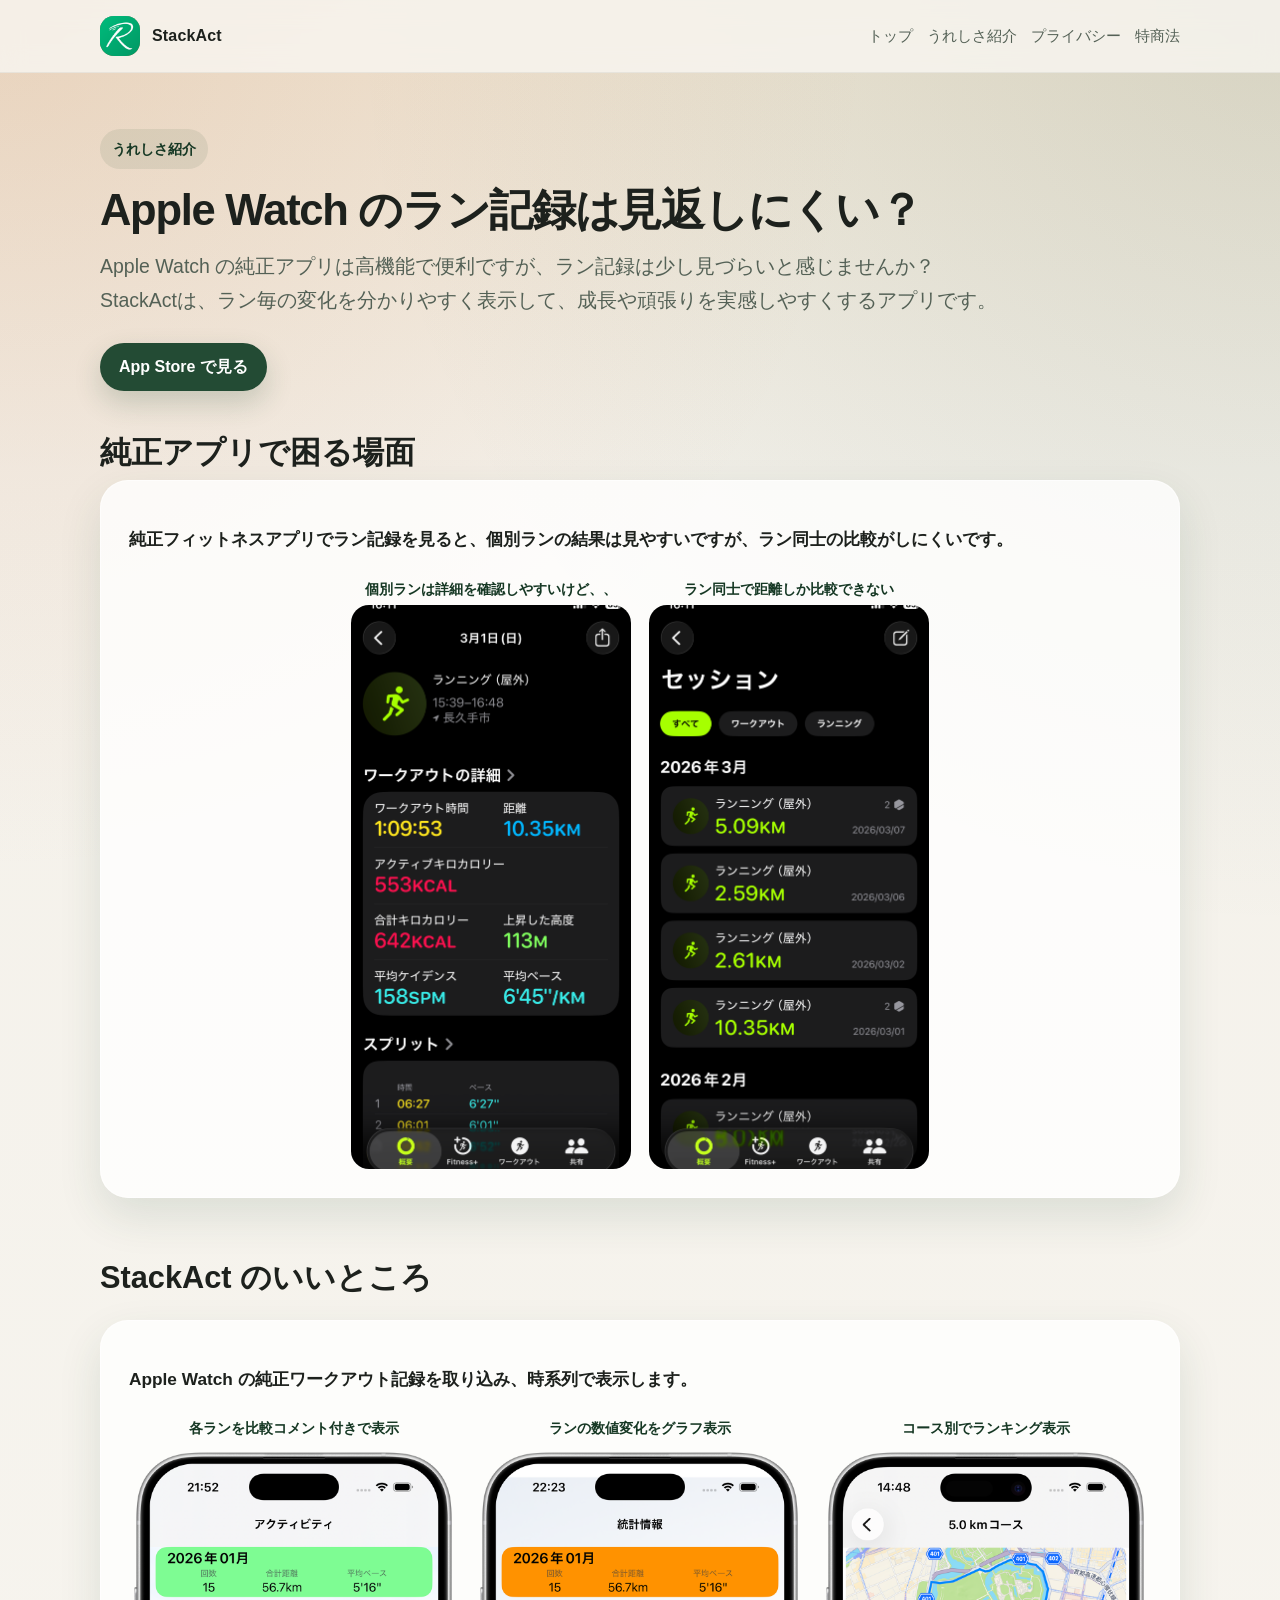
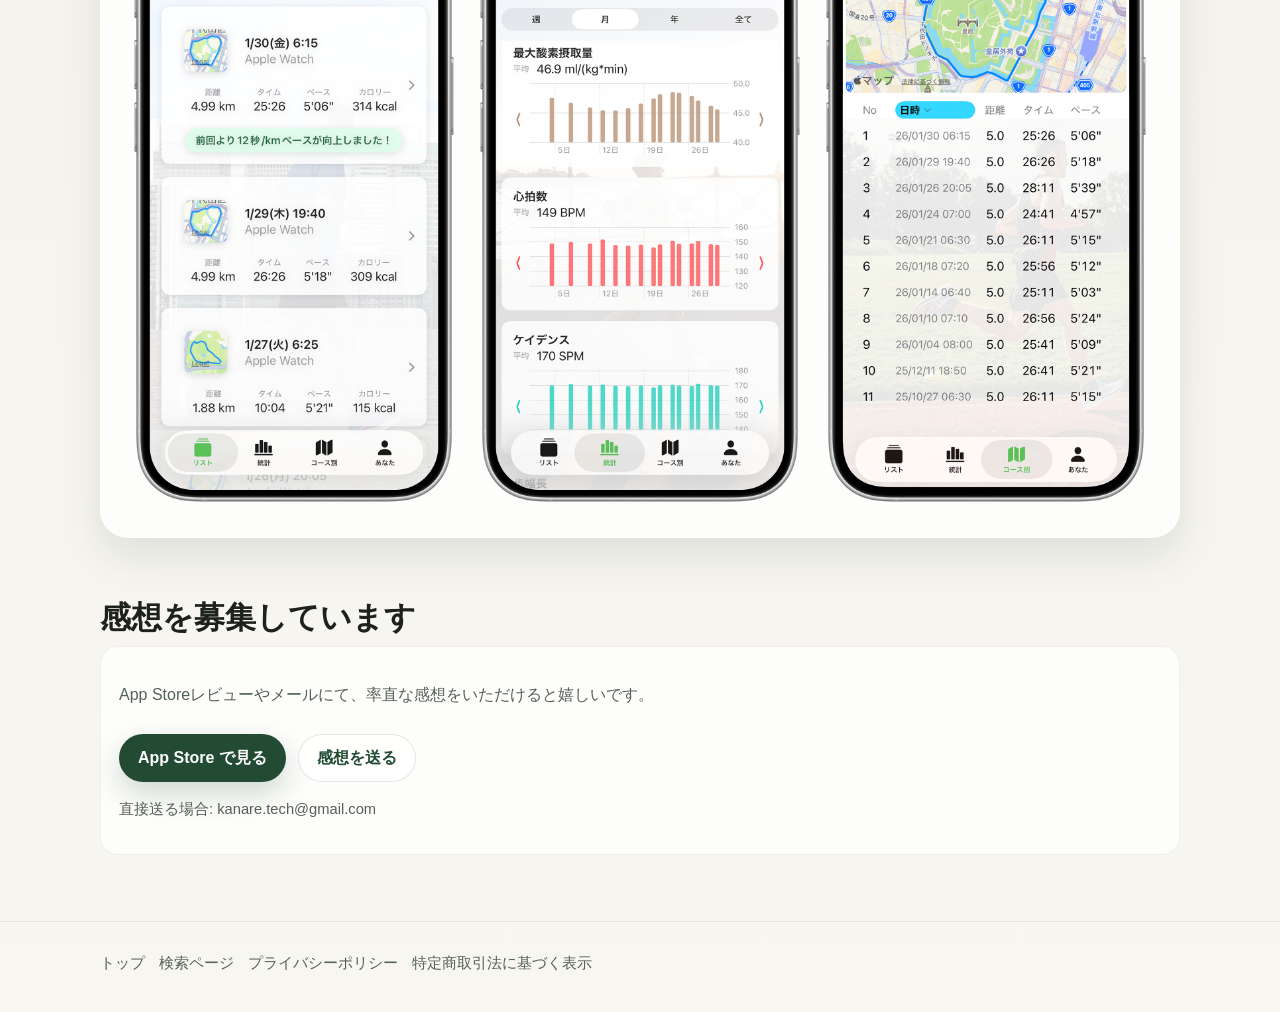
==== apple-watch-workout-review.html @ a96a8d6f "Publish supportWeb sitemap and robots" ====
<!DOCTYPE html>
<html lang="ja">
<head>
  <meta charset="UTF-8" />
  <meta name="viewport" content="width=device-width, initial-scale=1" />
  <title>Apple Watch の純正ワークアウト記録は見返しにくい？振り返りやすくする方法 | StackAct</title>
  <meta
    name="description"
    content="Apple Watch のワークアウト記録をあとから振り返りにくいと感じる人向けに、困りやすい点と見返しやすくする考え方を整理しました。"
  />
  <link rel="stylesheet" href="styles.css" />
</head>
<body>
  <div class="site-shell">
    <header class="site-header">
      <div class="container">
        <a class="brand" href="index.html">
          <img class="brand-mark" src="assets/icon.png" alt="StackAct icon" />
          <span>StackAct</span>
        </a>
        <nav class="header-nav" aria-label="主要メニュー">
          <a href="index.html">トップ</a>
          <a href="apple-watch-workout-review.html">うれしさ紹介</a>
          <a href="privacy.html">プライバシー</a>
          <a href="tokushoho.html">特商法</a>
        </nav>
      </div>
    </header>

    <main>
      <section class="section-intro">
        <div class="container">
          <div class="section-intro-body">
            <span class="eyebrow">うれしさ紹介</span>
            <h1>Apple Watch のラン記録は見返しにくい？</h1>
            <p class="lead">
              Apple Watch の純正アプリは高機能で便利ですが、ラン記録は少し見づらいと感じませんか？
            </p>
            <p class="lead">
              StackActは、ラン毎の変化を分かりやすく表示して、成長や頑張りを実感しやすくするアプリです。
            </p>
            <div class="cta-row">
              <a class="button button-primary" href="https://apps.apple.com/jp/app/stackact-%E3%83%A9%E3%83%B3%E3%83%8B%E3%83%B3%E3%82%B0/id6758392471">App Store で見る</a>
            </div>
          </div>
        </div>
      </section>

      <section class="section">
        <div class="container">
          <div class="section-head">
            <h2>純正アプリで困る場面</h2>
          </div>
          <div class="section-layout section-layout-wide">
            <article class="section-card rich-text">
              <h3>
                純正フィットネスアプリでラン記録を見ると、個別ランの結果は見やすいですが、ラン同士の比較がしにくいです。
              </h3>
              <div class="shot-grid shot-grid-compare">
                <figure class="shot-frame">
                  <figcaption class="shot-caption">個別ランは詳細を確認しやすいけど、、</figcaption>
                  <img src="assets/fitness_detail.PNG" alt="統計画面のスクリーンショット" />
                </figure>
                <figure class="shot-frame">
                  <figcaption class="shot-caption">ラン同士で距離しか比較できない</figcaption>
                  <img src="assets/fitness_list.PNG" alt="ラン記録一覧のスクリーンショット" />
                </figure>
              </div>
            </article>
          </div>
        </div>
      </section>

      <section class="section">
        <div class="container">
          <div class="section-head">
            <h2>StackAct のいいところ</h2>
          </div>
          <div class="section-card section-card-media">
            <h3>
              Apple Watch の純正ワークアウト記録を取り込み、時系列で表示します。
            </h3>
            <div class="shot-grid shot-grid-three">
              <figure class="shot-frame">
                <figcaption class="shot-caption">各ランを比較コメント付きで表示</figcaption>
                <img src="assets/ss_list.png" alt="ラン記録一覧のスクリーンショット" />
              </figure>
              <figure class="shot-frame">
                <figcaption class="shot-caption">ランの数値変化をグラフ表示</figcaption>
                <img src="assets/ss_stats.png" alt="統計画面のスクリーンショット" />
              </figure>
              <figure class="shot-frame">
                <figcaption class="shot-caption">コース別でランキング表示</figcaption>
                <img src="assets/ss_courseGroup.png" alt="コース内比較画面のスクリーンショット" />
              </figure>
            </div>
          </div>
        </div>
      </section>

      <section class="section">
        <div class="container">
          <div class="section-head">
            <h2>感想を募集しています</h2>
          </div>
          <div class="section-grid section-grid-one">
            <article class="link-card">
              <p>App Storeレビューやメールにて、率直な感想をいただけると嬉しいです。</p>
              <div class="cta-row">
                <a class="button button-primary" href="https://apps.apple.com/jp/app/stackact-%E3%83%A9%E3%83%B3%E3%83%8B%E3%83%B3%E3%82%B0/id6758392471">App Store で見る</a>
                <a
                  class="button button-secondary"
                  href="https://mail.google.com/mail/?view=cm&amp;fs=1&amp;to=kanare.tech@gmail.com&amp;su=StackAct%E3%81%AE%E6%84%9F%E6%83%B3%E3%82%92%E9%80%81%E3%82%8A%E3%81%9F%E3%81%84&amp;body=Apple%20Watch%E3%81%A7%E8%B5%B0%E3%81%A3%E3%81%A6%E3%81%84%E3%81%BE%E3%81%99%E3%80%82%0AStackAct%E3%81%AE%E6%84%9F%E6%83%B3%E3%82%92%E9%80%81%E3%82%8A%E3%81%BE%E3%81%99%E3%80%82"
                  target="_blank"
                  rel="noreferrer"
                >感想を送る</a>
              </div>
              <p class="small-note">直接送る場合: kanare.tech@gmail.com</p>
            </article>
          </div>
        </div>
      </section>
    </main>

    <footer class="site-footer">
      <div class="container">
        <nav class="footer-nav" aria-label="フッターメニュー">
          <a href="index.html">トップ</a>
          <a href="apple-watch-workout-review.html">検索ページ</a>
          <a href="privacy.html">プライバシーポリシー</a>
          <a href="tokushoho.html">特定商取引法に基づく表示</a>
        </nav>
      </div>
    </footer>
  </div>
</body>
</html>
---- styles.css ----
:root {
  --bg: #f4f1ea;
  --bg-accent: #efe5d3;
  --surface: rgba(255, 255, 255, 0.78);
  --surface-strong: #fffdf8;
  --text: #1d211d;
  --muted: #546156;
  --line: rgba(29, 33, 29, 0.12);
  --brand: #234b34;
  --brand-soft: #d8e6da;
  --brand-strong: #163824;
  --warm: #c46f3c;
  --shadow: 0 18px 44px rgba(35, 75, 52, 0.12);
  --radius-lg: 28px;
  --radius-md: 18px;
  --radius-sm: 12px;
  --content: 1080px;
}

* {
  box-sizing: border-box;
}

html {
  scroll-behavior: smooth;
}

body {
  margin: 0;
  font-family: -apple-system, BlinkMacSystemFont, "Hiragino Sans", "Yu Gothic", sans-serif;
  color: var(--text);
  line-height: 1.7;
  background:
    radial-gradient(circle at top left, rgba(196, 111, 60, 0.16), transparent 30%),
    radial-gradient(circle at top right, rgba(35, 75, 52, 0.12), transparent 32%),
    linear-gradient(180deg, var(--bg-accent) 0%, var(--bg) 18%, #f8f6f1 100%);
}

a {
  color: var(--brand);
}

img {
  max-width: 100%;
  display: block;
}

.site-shell {
  min-height: 100vh;
}

.container {
  width: min(calc(100% - 32px), var(--content));
  margin: 0 auto;
}

.site-header {
  position: sticky;
  top: 0;
  z-index: 10;
  backdrop-filter: blur(12px);
  background: rgba(248, 246, 241, 0.82);
  border-bottom: 1px solid rgba(29, 33, 29, 0.06);
}

.site-header .container,
.site-footer .container {
  display: flex;
  align-items: center;
  justify-content: space-between;
  gap: 16px;
}

.site-header .container {
  min-height: 72px;
}

.brand {
  display: inline-flex;
  align-items: center;
  gap: 12px;
  color: var(--text);
  text-decoration: none;
  font-weight: 700;
  letter-spacing: 0.01em;
}

.brand-mark {
  width: 40px;
  height: 40px;
  border-radius: 14px;
  background: linear-gradient(145deg, var(--brand) 0%, var(--warm) 100%);
  box-shadow: inset 0 1px 0 rgba(255, 255, 255, 0.35);
  object-fit: cover;
  flex: 0 0 auto;
}

.header-nav,
.footer-nav {
  display: flex;
  flex-wrap: wrap;
  gap: 14px;
}

.header-nav a,
.footer-nav a {
  text-decoration: none;
  color: var(--muted);
  font-size: 0.95rem;
}

.header-nav a:hover,
.footer-nav a:hover,
.brand:hover {
  color: var(--brand-strong);
}

.section-intro {
  padding: 56px 0 12px;
}

.eyebrow {
  display: inline-flex;
  align-items: center;
  gap: 8px;
  padding: 8px 12px;
  border-radius: 999px;
  background: rgba(35, 75, 52, 0.09);
  color: var(--brand-strong);
  font-size: 0.9rem;
  font-weight: 600;
}

.section-intro-body h1 {
  margin: 18px 0 16px;
  font-size: clamp(2rem, 3.4vw, 3.6rem);
  line-height: 1.08;
  letter-spacing: -0.03em;
}

.section-intro-body .lead {
  margin: 0;
  font-size: clamp(1.02rem, 1.8vw, 1.22rem);
  color: var(--muted);
}

.cta-row {
  display: flex;
  flex-wrap: wrap;
  gap: 12px;
  margin-top: 26px;
}

.button {
  display: inline-flex;
  align-items: center;
  justify-content: center;
  gap: 8px;
  min-height: 48px;
  padding: 0 18px;
  border-radius: 999px;
  border: 1px solid transparent;
  font-weight: 700;
  text-decoration: none;
  transition: transform 0.18s ease, box-shadow 0.18s ease, background-color 0.18s ease;
}

.button:hover {
  transform: translateY(-1px);
}

.button-primary {
  background: var(--brand);
  color: #fff;
  box-shadow: 0 12px 28px rgba(35, 75, 52, 0.2);
}

.button-primary:hover {
  background: var(--brand-strong);
}

.button-secondary {
  background: rgba(255, 255, 255, 0.8);
  border-color: rgba(35, 75, 52, 0.12);
  color: var(--brand);
}

.button-secondary:hover {
  background: #fff;
}

.section-card {
  background: var(--surface);
  border: 1px solid rgba(255, 255, 255, 0.6);
  border-radius: var(--radius-lg);
  box-shadow: var(--shadow);
}

.section-card-media {
  overflow: hidden;
  margin-top: 24px;
  padding: 26px;
}

.shot-grid {
  display: grid;
  align-items: start;
}

.shot-grid-three {
  grid-template-columns: repeat(3, minmax(0, 1fr));
  gap: 16px;
}

.shot-grid-compare {
  grid-template-columns: repeat(2, minmax(220px, 280px));
  justify-content: center;
  gap: 18px;
  margin-top: 18px;
}

.shot-frame {
  margin: 0;
  display: grid;
  gap: 6px;
  justify-items: center;
}

.shot-caption {
  margin: 0;
  color: var(--brand-strong);
  font-size: 0.9rem;
  font-weight: 700;
  line-height: 1.45;
  text-align: center;
}

.shot-frame img {
  width: 100%;
  height: auto;
  border-radius: 18px;
  aspect-ratio: 996 / 2006;
  object-fit: cover;
}

.meta-grid,
.section-grid,
.trust-grid {
  display: grid;
  gap: 18px;
}

.meta-grid {
  grid-template-columns: repeat(3, minmax(0, 1fr));
  margin-top: 18px;
}

.section-meta-grid {
  margin-top: 0;
}

.meta-item,
.feature,
.link-card,
.trust-item {
  padding: 18px;
  border-radius: var(--radius-md);
  background: rgba(255, 255, 255, 0.74);
  border: 1px solid rgba(29, 33, 29, 0.06);
}

.meta-item strong,
.feature h3,
.link-card h3,
.trust-item h3 {
  display: block;
  margin-bottom: 8px;
}

.section {
  padding: 22px 0 30px;
}

.section-head {
  margin-top: 10px;
  margin-bottom: 10px;
}

.section-head h2 {
  margin: 0 0 10px;
  font-size: clamp(1.7rem, 2.4vw, 2.5rem);
  line-height: 1.15;
}

.section-head p {
  margin: 0;
  color: var(--muted);
  max-width: 48rem;
}

.section-grid-one {
  grid-template-columns: minmax(0, 1fr);
}

.section-grid-two {
  grid-template-columns: repeat(2, minmax(0, 1fr));
}

.trust-grid {
  grid-template-columns: repeat(3, minmax(0, 1fr));
}

.feature p,
.link-card p,
.trust-item p,
.section-card p,
.section-card li,
.rich-text p,
.rich-text li {
  color: var(--muted);
}

.section-band {
  padding: 30px 0;
}

.band-card {
  padding: 28px;
  border-radius: var(--radius-lg);
  background: linear-gradient(135deg, rgba(35, 75, 52, 0.95), rgba(23, 34, 28, 0.92));
  color: white;
  box-shadow: var(--shadow);
}

.band-card p,
.band-card li {
  color: rgba(255, 255, 255, 0.82);
}

.section-layout {
  display: grid;
  grid-template-columns: minmax(0, 760px);
  gap: 24px;
  align-items: start;
  justify-content: center;
}

.section-layout-wide {
  grid-template-columns: minmax(0, 1fr);
}

.section-card {
  padding: 28px;
}

.section-card h2 {
  margin-top: 0;
  font-size: 1.5rem;
}

.section-card h3 {
  margin-top: 16px;
  margin-bottom: 24px;
  font-size: 1.08rem;
}

.section-card ul {
  padding-left: 18px;
}

.site-footer {
  margin-top: 36px;
  padding: 28px 0 36px;
  border-top: 1px solid rgba(29, 33, 29, 0.08);
}

.site-footer p {
  margin: 0;
  color: var(--muted);
  font-size: 0.92rem;
}

.legal-page {
  padding: 34px 0 44px;
}

.legal-card {
  padding: 28px;
}

.legal-card h1 {
  margin-top: 0;
  font-size: clamp(2rem, 3vw, 2.8rem);
}

.legal-card h2 {
  margin-top: 30px;
  padding-bottom: 8px;
  border-bottom: 1px solid var(--line);
  font-size: 1.12rem;
}

.legal-card code {
  font-family: SFMono-Regular, Menlo, Consolas, monospace;
  font-size: 0.95em;
}

.small-note {
  color: var(--muted);
  font-size: 0.92rem;
}

@media (max-width: 960px) {
  .section-layout,
  .section-grid-two,
  .trust-grid {
    grid-template-columns: 1fr;
  }

  .shot-grid-three,
  .shot-grid-compare {
    grid-template-columns: 1fr;
    max-width: 320px;
    margin: 0 auto;
  }

  .section-card-media {
    padding: 20px;
  }
}

@media (max-width: 720px) {
  .meta-grid {
    grid-template-columns: 1fr;
  }

  .site-header .container,
  .site-footer .container {
    flex-direction: column;
    align-items: flex-start;
    padding: 12px 0;
  }

  .section-intro {
    padding-top: 30px;
  }

  .band-card,
  .section-card,
  .legal-card {
    padding: 20px;
  }

  .container {
    width: min(calc(100% - 24px), var(--content));
  }
}
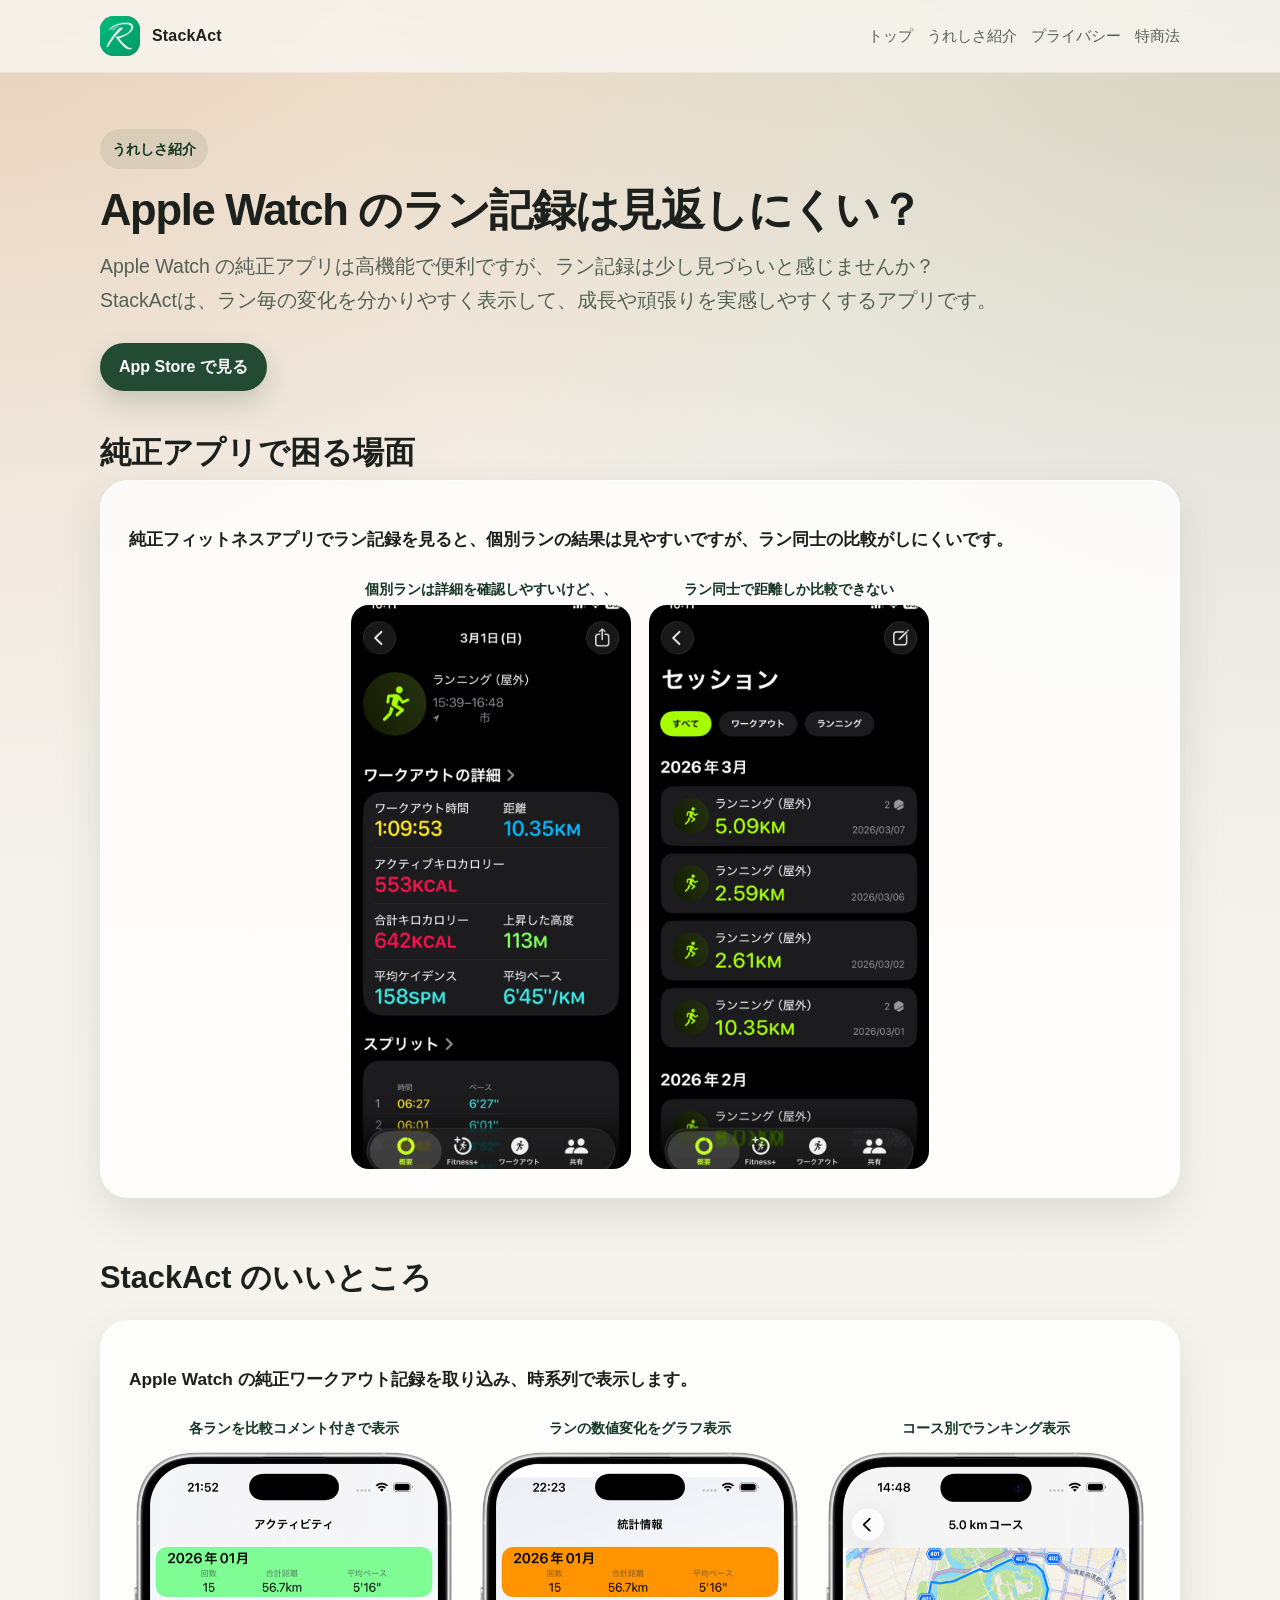
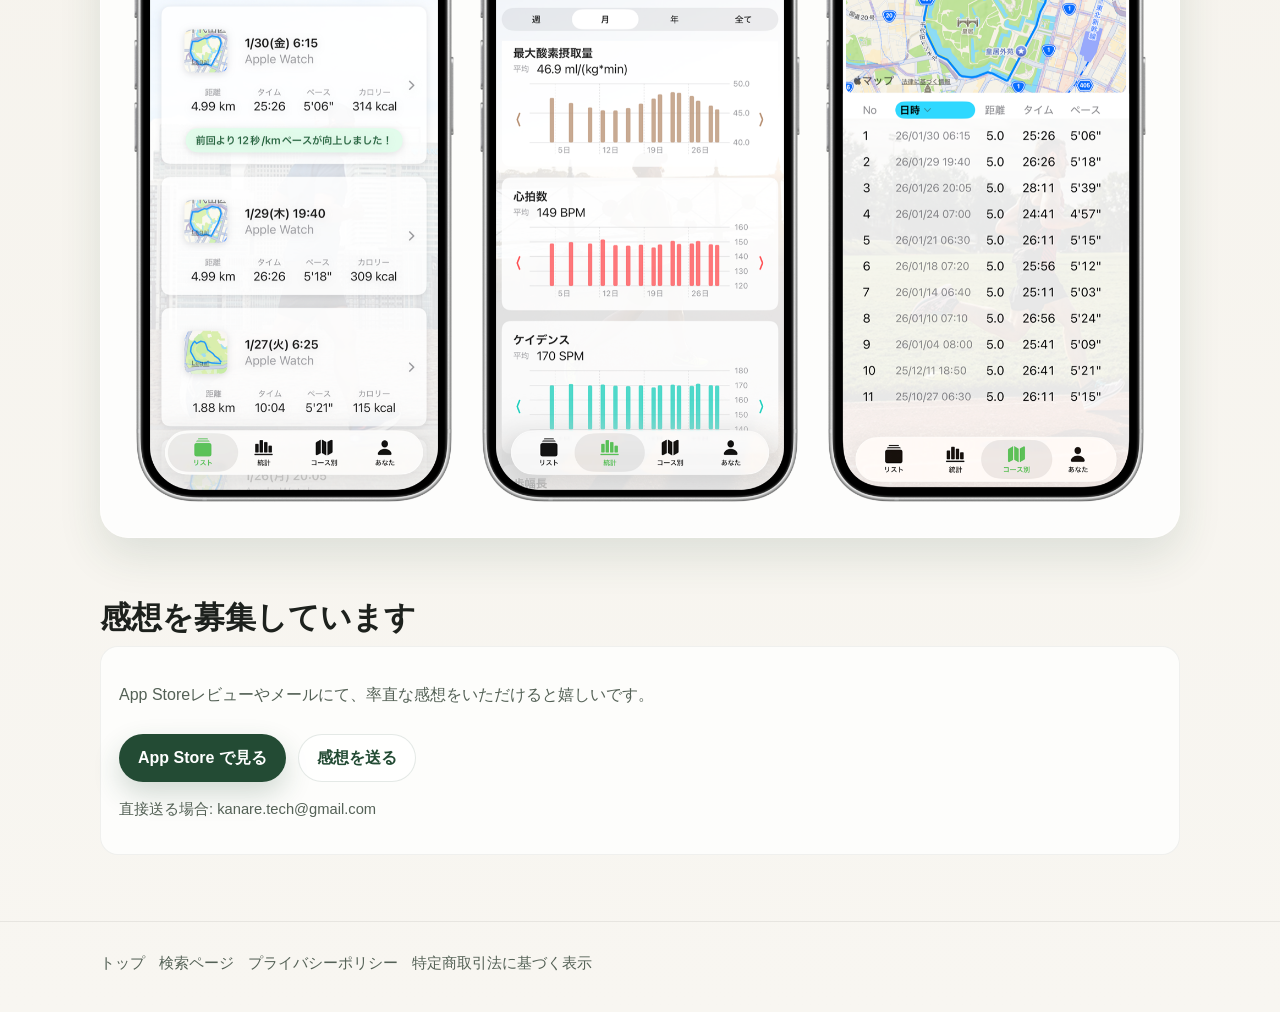
==== commit ccbf30b9: "search consoleの問題を対応する" ====
--- a/apple-watch-workout-review.html
+++ b/apple-watch-workout-review.html
@@ -8,21 +8,22 @@
     name="description"
     content="Apple Watch のワークアウト記録をあとから振り返りにくいと感じる人向けに、困りやすい点と見返しやすくする考え方を整理しました。"
   />
+  <link rel="canonical" href="https://kanare.work/apple-watch-workout-review.html" />
   <link rel="stylesheet" href="styles.css" />
 </head>
 <body>
   <div class="site-shell">
     <header class="site-header">
       <div class="container">
-        <a class="brand" href="index.html">
+        <a class="brand" href="/">
           <img class="brand-mark" src="assets/icon.png" alt="StackAct icon" />
           <span>StackAct</span>
         </a>
         <nav class="header-nav" aria-label="主要メニュー">
-          <a href="index.html">トップ</a>
-          <a href="apple-watch-workout-review.html">うれしさ紹介</a>
-          <a href="privacy.html">プライバシー</a>
-          <a href="tokushoho.html">特商法</a>
+          <a href="/">トップ</a>
+          <a href="/apple-watch-workout-review.html">うれしさ紹介</a>
+          <a href="/privacy.html">プライバシー</a>
+          <a href="/tokushoho.html">特商法</a>
         </nav>
       </div>
     </header>
@@ -125,10 +126,10 @@
     <footer class="site-footer">
       <div class="container">
         <nav class="footer-nav" aria-label="フッターメニュー">
-          <a href="index.html">トップ</a>
-          <a href="apple-watch-workout-review.html">検索ページ</a>
-          <a href="privacy.html">プライバシーポリシー</a>
-          <a href="tokushoho.html">特定商取引法に基づく表示</a>
+          <a href="/">トップ</a>
+          <a href="/apple-watch-workout-review.html">検索ページ</a>
+          <a href="/privacy.html">プライバシーポリシー</a>
+          <a href="/tokushoho.html">特定商取引法に基づく表示</a>
         </nav>
       </div>
     </footer>
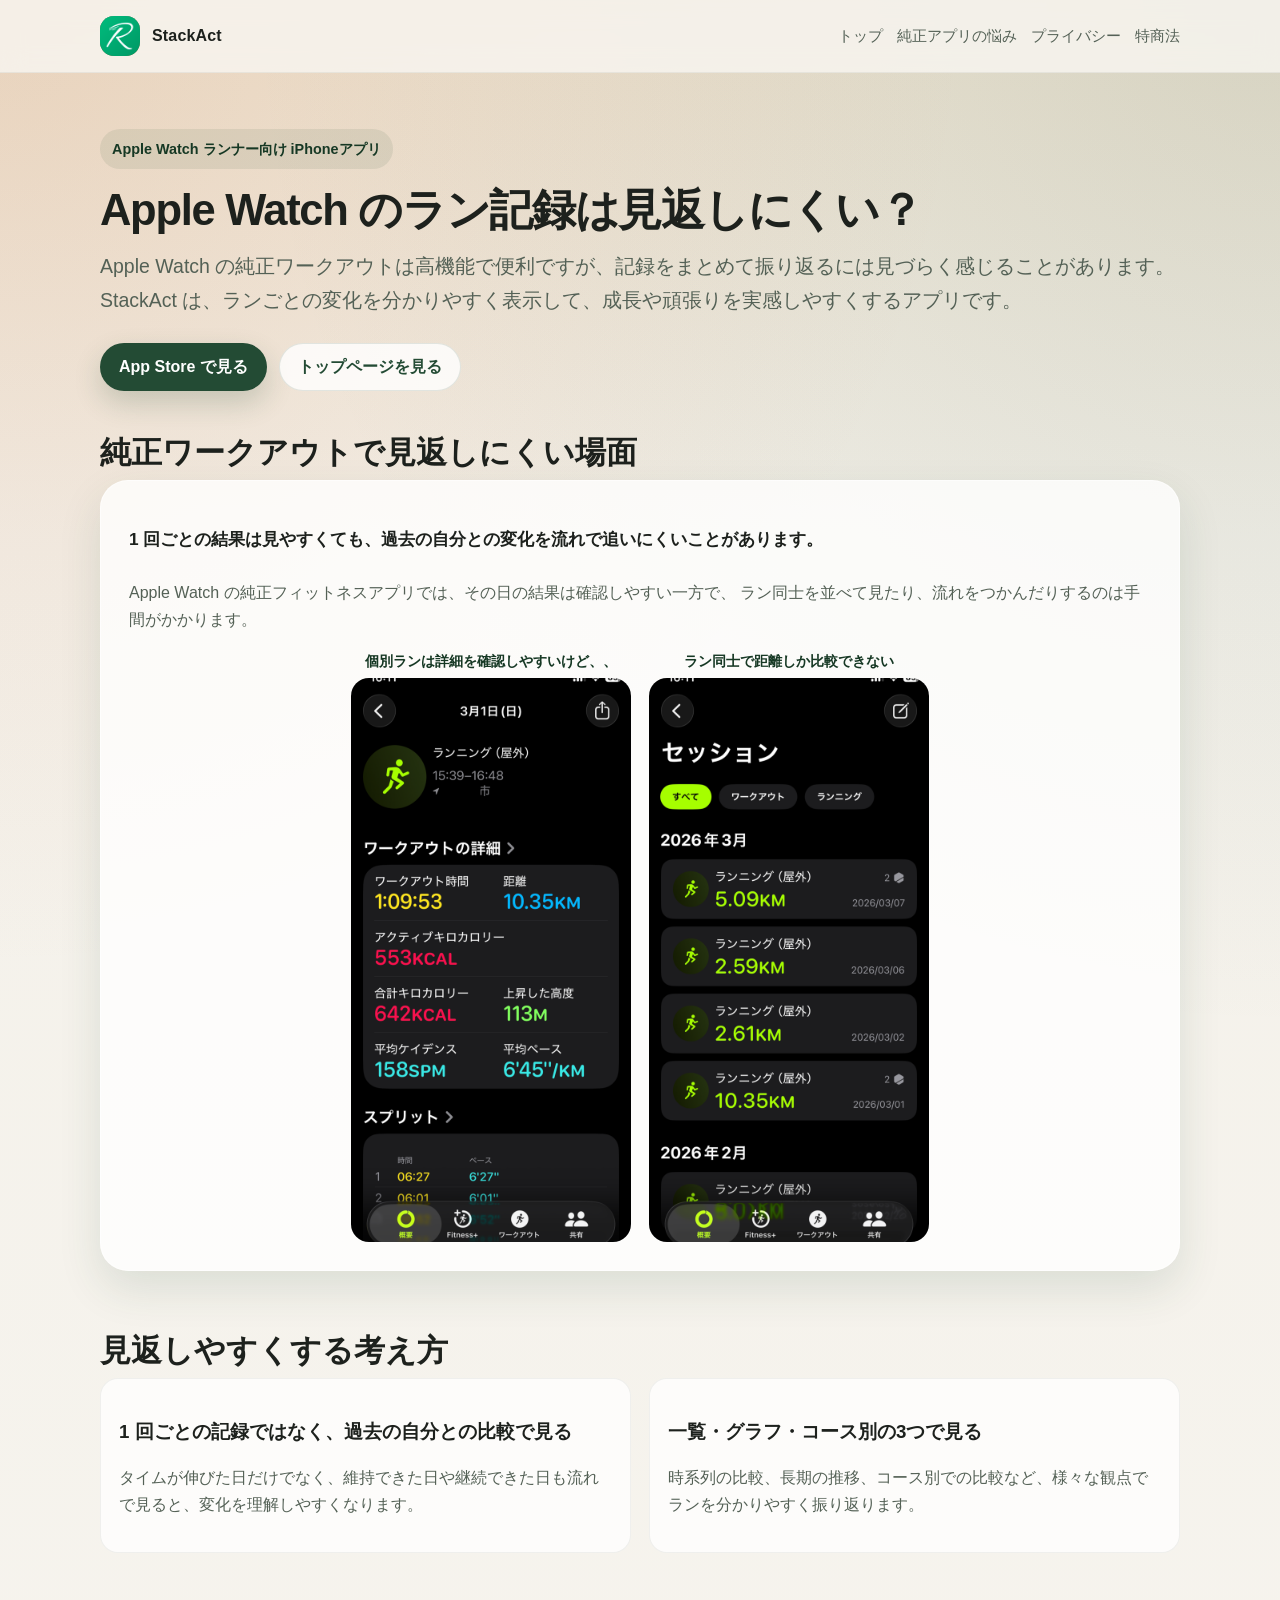
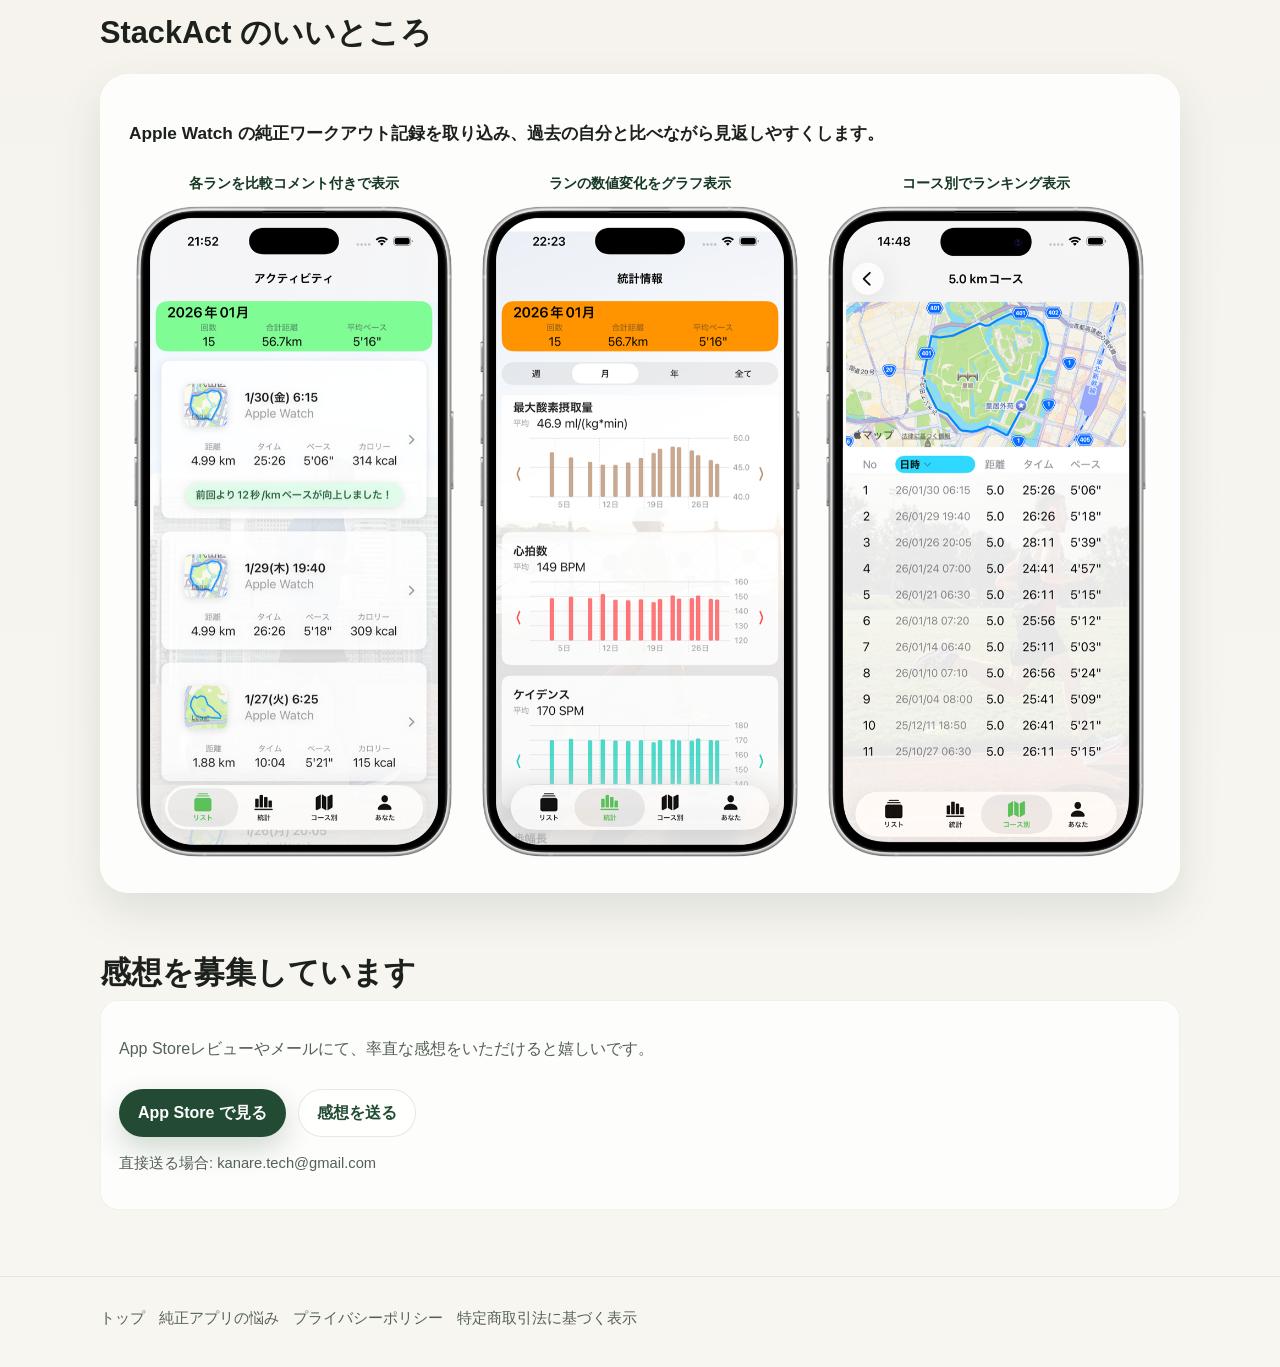
==== commit 61ec5925: "検索されやすいよう内容を更新する" ====
--- a/apple-watch-workout-review.html
+++ b/apple-watch-workout-review.html
@@ -3,11 +3,12 @@
 <head>
   <meta charset="UTF-8" />
   <meta name="viewport" content="width=device-width, initial-scale=1" />
-  <title>Apple Watch の純正ワークアウト記録は見返しにくい？振り返りやすくする方法 | StackAct</title>
+  <title>Apple Watch の純正ワークアウト記録は見返しにくい？過去の自分と比べながら振り返る方法 | StackAct</title>
   <meta
     name="description"
-    content="Apple Watch のワークアウト記録をあとから振り返りにくいと感じる人向けに、困りやすい点と見返しやすくする考え方を整理しました。"
+    content="Apple Watch の純正ワークアウト記録をあとから見返しにくいと感じるランナー向けに、困りやすい場面と過去の自分と比べながら振り返りやすくする方法を整理しました。"
   />
+  <meta name="robots" content="index,follow,max-image-preview:large" />
   <link rel="canonical" href="https://kanare.work/apple-watch-workout-review.html" />
   <link rel="stylesheet" href="styles.css" />
 </head>
@@ -15,15 +16,15 @@
   <div class="site-shell">
     <header class="site-header">
       <div class="container">
-        <a class="brand" href="/">
+        <a class="brand" href="./">
           <img class="brand-mark" src="assets/icon.png" alt="StackAct icon" />
           <span>StackAct</span>
         </a>
         <nav class="header-nav" aria-label="主要メニュー">
-          <a href="/">トップ</a>
-          <a href="/apple-watch-workout-review.html">うれしさ紹介</a>
-          <a href="/privacy.html">プライバシー</a>
-          <a href="/tokushoho.html">特商法</a>
+          <a href="./">トップ</a>
+          <a href="./apple-watch-workout-review.html">純正アプリの悩み</a>
+          <a href="./privacy.html">プライバシー</a>
+          <a href="./tokushoho.html">特商法</a>
         </nav>
       </div>
     </header>
@@ -32,16 +33,17 @@
       <section class="section-intro">
         <div class="container">
           <div class="section-intro-body">
-            <span class="eyebrow">うれしさ紹介</span>
+            <span class="eyebrow">Apple Watch ランナー向け iPhoneアプリ</span>
             <h1>Apple Watch のラン記録は見返しにくい？</h1>
             <p class="lead">
-              Apple Watch の純正アプリは高機能で便利ですが、ラン記録は少し見づらいと感じませんか？
+              Apple Watch の純正ワークアウトは高機能で便利ですが、記録をまとめて振り返るには見づらく感じることがあります。
             </p>
             <p class="lead">
-              StackActは、ラン毎の変化を分かりやすく表示して、成長や頑張りを実感しやすくするアプリです。
+              StackAct は、ランごとの変化を分かりやすく表示して、成長や頑張りを実感しやすくするアプリです。
             </p>
             <div class="cta-row">
               <a class="button button-primary" href="https://apps.apple.com/jp/app/stackact-%E3%83%A9%E3%83%B3%E3%83%8B%E3%83%B3%E3%82%B0/id6758392471">App Store で見る</a>
+              <a class="button button-secondary" href="./">トップページを見る</a>
             </div>
           </div>
         </div>
@@ -50,13 +52,17 @@
       <section class="section">
         <div class="container">
           <div class="section-head">
-            <h2>純正アプリで困る場面</h2>
+            <h2>純正ワークアウトで見返しにくい場面</h2>
           </div>
           <div class="section-layout section-layout-wide">
             <article class="section-card rich-text">
               <h3>
-                純正フィットネスアプリでラン記録を見ると、個別ランの結果は見やすいですが、ラン同士の比較がしにくいです。
+                1 回ごとの結果は見やすくても、過去の自分との変化を流れで追いにくいことがあります。
               </h3>
+              <p>
+                Apple Watch の純正フィットネスアプリでは、その日の結果は確認しやすい一方で、
+                ラン同士を並べて見たり、流れをつかんだりするのは手間がかかります。
+              </p>
               <div class="shot-grid shot-grid-compare">
                 <figure class="shot-frame">
                   <figcaption class="shot-caption">個別ランは詳細を確認しやすいけど、、</figcaption>
@@ -75,11 +81,29 @@
       <section class="section">
         <div class="container">
           <div class="section-head">
+            <h2>見返しやすくする考え方</h2>
+          </div>
+          <div class="section-grid section-grid-two">
+            <article class="feature">
+              <h3>1 回ごとの記録ではなく、過去の自分との比較で見る</h3>
+              <p>タイムが伸びた日だけでなく、維持できた日や継続できた日も流れで見ると、変化を理解しやすくなります。</p>
+            </article>
+            <article class="feature">
+              <h3>一覧・グラフ・コース別の3つで見る</h3>
+              <p>時系列の比較、長期の推移、コース別での比較など、様々な観点でランを分かりやすく振り返ります。</p>
+            </article>
+          </div>
+        </div>
+      </section>
+
+      <section class="section">
+        <div class="container">
+          <div class="section-head">
             <h2>StackAct のいいところ</h2>
           </div>
           <div class="section-card section-card-media">
             <h3>
-              Apple Watch の純正ワークアウト記録を取り込み、時系列で表示します。
+              Apple Watch の純正ワークアウト記録を取り込み、過去の自分と比べながら見返しやすくします。
             </h3>
             <div class="shot-grid shot-grid-three">
               <figure class="shot-frame">
@@ -111,9 +135,7 @@
                 <a class="button button-primary" href="https://apps.apple.com/jp/app/stackact-%E3%83%A9%E3%83%B3%E3%83%8B%E3%83%B3%E3%82%B0/id6758392471">App Store で見る</a>
                 <a
                   class="button button-secondary"
-                  href="https://mail.google.com/mail/?view=cm&amp;fs=1&amp;to=kanare.tech@gmail.com&amp;su=StackAct%E3%81%AE%E6%84%9F%E6%83%B3%E3%82%92%E9%80%81%E3%82%8A%E3%81%9F%E3%81%84&amp;body=Apple%20Watch%E3%81%A7%E8%B5%B0%E3%81%A3%E3%81%A6%E3%81%84%E3%81%BE%E3%81%99%E3%80%82%0AStackAct%E3%81%AE%E6%84%9F%E6%83%B3%E3%82%92%E9%80%81%E3%82%8A%E3%81%BE%E3%81%99%E3%80%82"
-                  target="_blank"
-                  rel="noreferrer"
+                  href="mailto:kanare.tech@gmail.com?subject=StackAct%E3%81%AE%E6%84%9F%E6%83%B3%E3%82%92%E9%80%81%E3%82%8A%E3%81%9F%E3%81%84&amp;body=Apple%20Watch%E3%81%A7%E8%B5%B0%E3%81%A3%E3%81%A6%E3%81%84%E3%81%BE%E3%81%99%E3%80%82%0AStackAct%E3%81%AE%E6%84%9F%E6%83%B3%E3%82%92%E9%80%81%E3%82%8A%E3%81%BE%E3%81%99%E3%80%82"
                 >感想を送る</a>
               </div>
               <p class="small-note">直接送る場合: kanare.tech@gmail.com</p>
@@ -126,10 +148,10 @@
     <footer class="site-footer">
       <div class="container">
         <nav class="footer-nav" aria-label="フッターメニュー">
-          <a href="/">トップ</a>
-          <a href="/apple-watch-workout-review.html">検索ページ</a>
-          <a href="/privacy.html">プライバシーポリシー</a>
-          <a href="/tokushoho.html">特定商取引法に基づく表示</a>
+          <a href="./">トップ</a>
+          <a href="./apple-watch-workout-review.html">純正アプリの悩み</a>
+          <a href="./privacy.html">プライバシーポリシー</a>
+          <a href="./tokushoho.html">特定商取引法に基づく表示</a>
         </nav>
       </div>
     </footer>
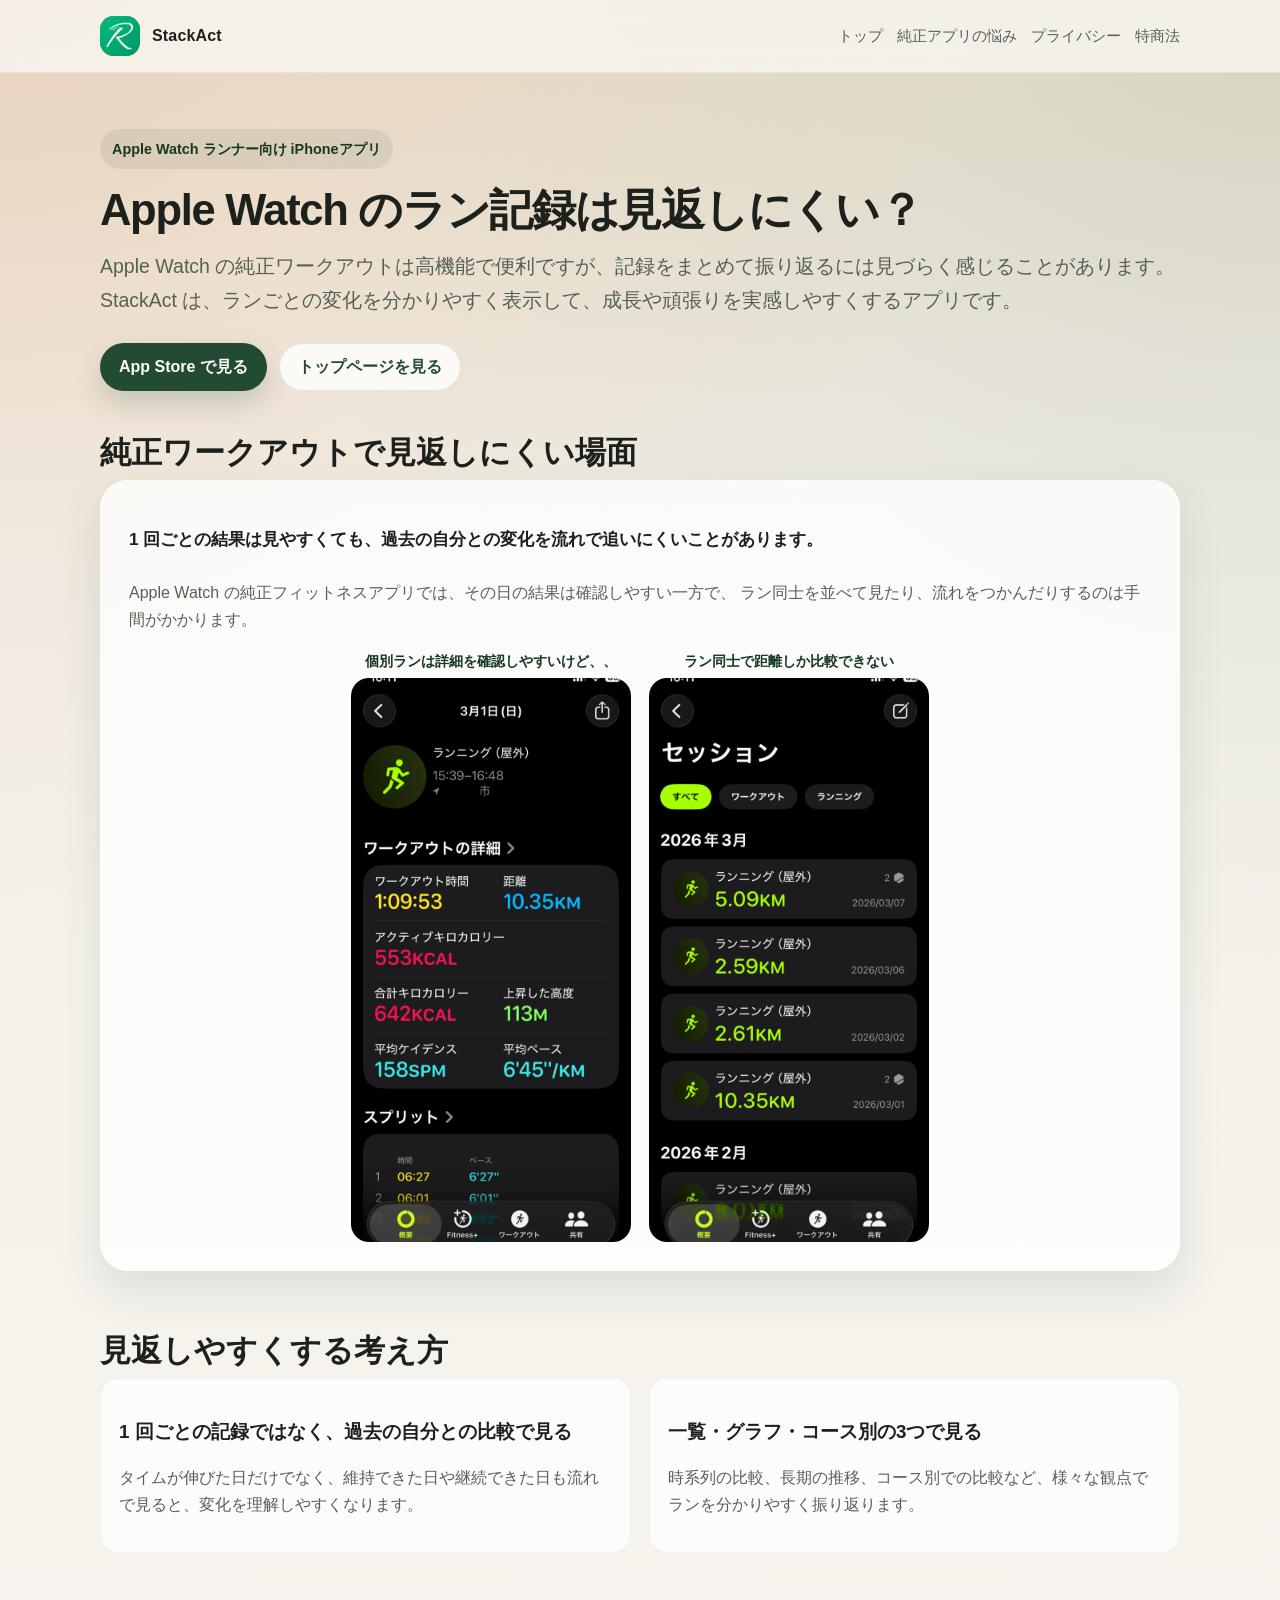
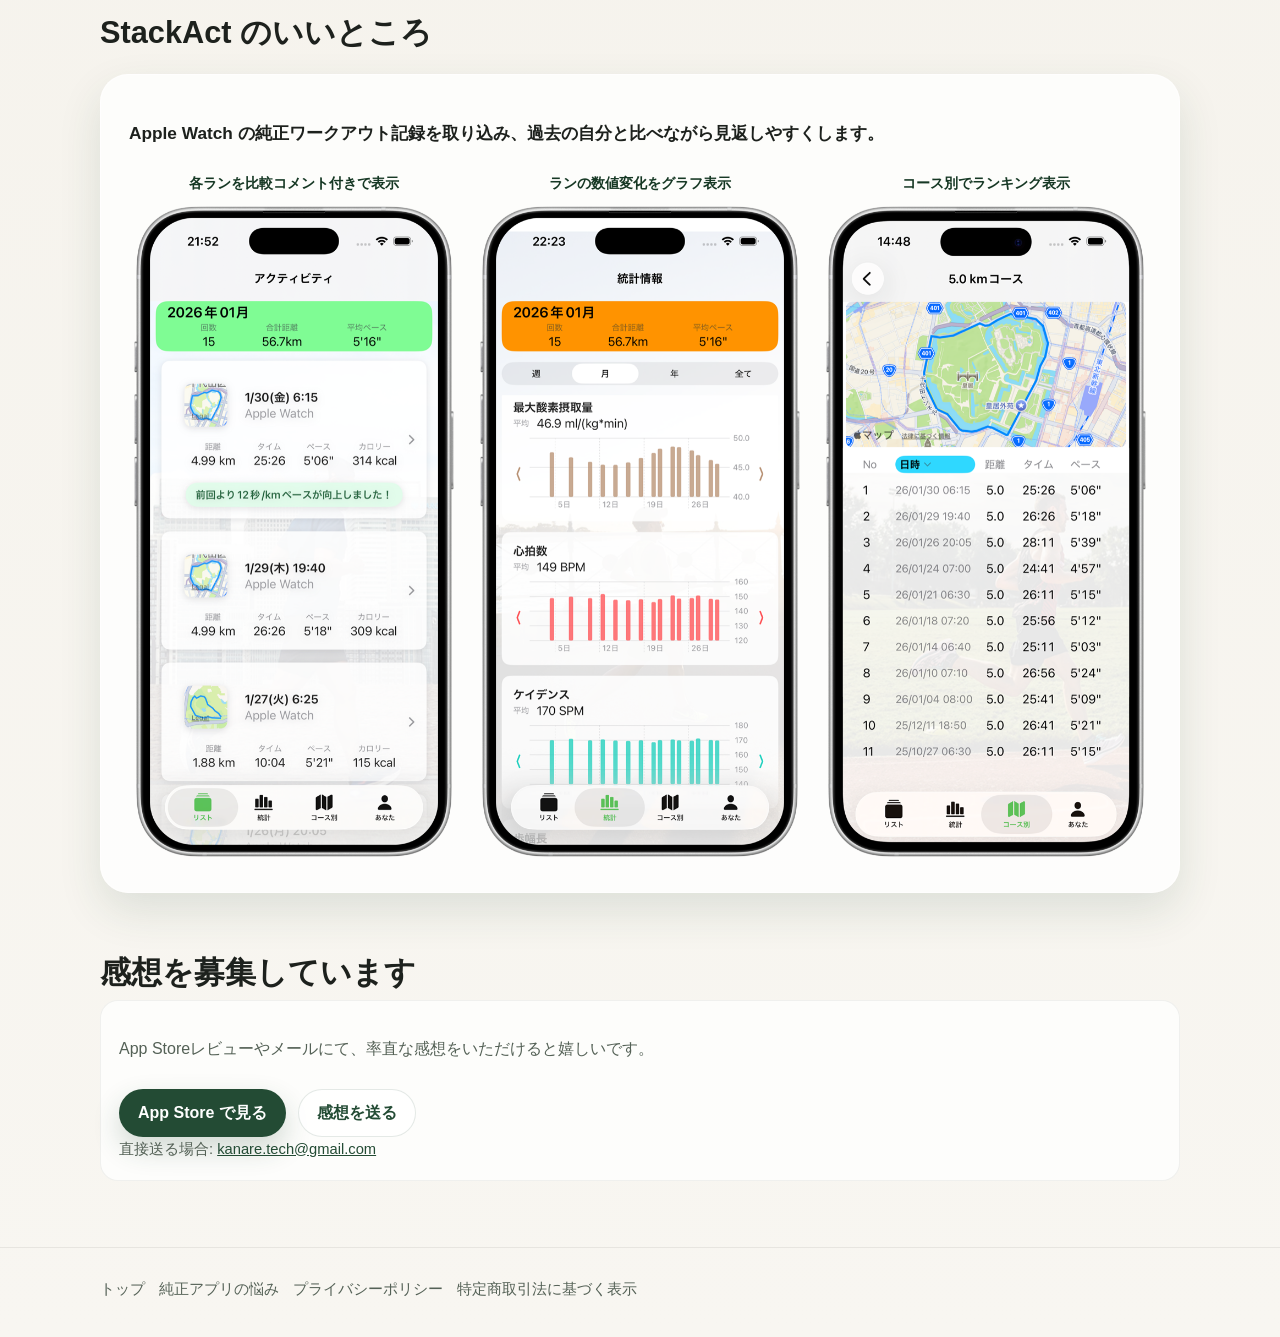
==== commit 6b34a048: "セマンティックタグを更新" ====
--- a/apple-watch-workout-review.html
+++ b/apple-watch-workout-review.html
@@ -33,7 +33,7 @@
       <section class="section-intro">
         <div class="container">
           <div class="section-intro-body">
-            <span class="eyebrow">Apple Watch ランナー向け iPhoneアプリ</span>
+            <p class="eyebrow">Apple Watch ランナー向け iPhoneアプリ</p>
             <h1>Apple Watch のラン記録は見返しにくい？</h1>
             <p class="lead">
               Apple Watch の純正ワークアウトは高機能で便利ですが、記録をまとめて振り返るには見づらく感じることがあります。
@@ -51,11 +51,11 @@
 
       <section class="section">
         <div class="container">
-          <div class="section-head">
+          <header class="section-head">
             <h2>純正ワークアウトで見返しにくい場面</h2>
-          </div>
+          </header>
           <div class="section-layout section-layout-wide">
-            <article class="section-card rich-text">
+            <div class="section-card rich-text">
               <h3>
                 1 回ごとの結果は見やすくても、過去の自分との変化を流れで追いにくいことがあります。
               </h3>
@@ -73,36 +73,36 @@
                   <img src="assets/fitness_list.PNG" alt="ラン記録一覧のスクリーンショット" />
                 </figure>
               </div>
-            </article>
+            </div>
           </div>
         </div>
       </section>
 
       <section class="section">
         <div class="container">
-          <div class="section-head">
+          <header class="section-head">
             <h2>見返しやすくする考え方</h2>
-          </div>
-          <div class="section-grid section-grid-two">
-            <article class="feature">
+          </header>
+          <ul class="section-grid section-grid-two">
+            <li class="feature">
               <h3>1 回ごとの記録ではなく、過去の自分との比較で見る</h3>
               <p>タイムが伸びた日だけでなく、維持できた日や継続できた日も流れで見ると、変化を理解しやすくなります。</p>
-            </article>
-            <article class="feature">
+            </li>
+            <li class="feature">
               <h3>一覧・グラフ・コース別の3つで見る</h3>
               <p>時系列の比較、長期の推移、コース別での比較など、様々な観点でランを分かりやすく振り返ります。</p>
-            </article>
-          </div>
+            </li>
+          </ul>
         </div>
       </section>
 
       <section class="section">
         <div class="container">
-          <div class="section-head">
+          <header class="section-head">
             <h2>StackAct のいいところ</h2>
-          </div>
-          <div class="section-card section-card-media">
-            <h3>
+          </header>
+          <section class="section-card section-card-media" aria-labelledby="stackact-strengths-heading">
+            <h3 id="stackact-strengths-heading">
               Apple Watch の純正ワークアウト記録を取り込み、過去の自分と比べながら見返しやすくします。
             </h3>
             <div class="shot-grid shot-grid-three">
@@ -119,17 +119,17 @@
                 <img src="assets/ss_courseGroup.png" alt="コース内比較画面のスクリーンショット" />
               </figure>
             </div>
-          </div>
+          </section>
         </div>
       </section>
 
       <section class="section">
         <div class="container">
-          <div class="section-head">
+          <header class="section-head">
             <h2>感想を募集しています</h2>
-          </div>
+          </header>
           <div class="section-grid section-grid-one">
-            <article class="link-card">
+            <div class="link-card">
               <p>App Storeレビューやメールにて、率直な感想をいただけると嬉しいです。</p>
               <div class="cta-row">
                 <a class="button button-primary" href="https://apps.apple.com/jp/app/stackact-%E3%83%A9%E3%83%B3%E3%83%8B%E3%83%B3%E3%82%B0/id6758392471">App Store で見る</a>
@@ -138,8 +138,11 @@
                   href="mailto:kanare.tech@gmail.com?subject=StackAct%E3%81%AE%E6%84%9F%E6%83%B3%E3%82%92%E9%80%81%E3%82%8A%E3%81%9F%E3%81%84&amp;body=Apple%20Watch%E3%81%A7%E8%B5%B0%E3%81%A3%E3%81%A6%E3%81%84%E3%81%BE%E3%81%99%E3%80%82%0AStackAct%E3%81%AE%E6%84%9F%E6%83%B3%E3%82%92%E9%80%81%E3%82%8A%E3%81%BE%E3%81%99%E3%80%82"
                 >感想を送る</a>
               </div>
-              <p class="small-note">直接送る場合: kanare.tech@gmail.com</p>
-            </article>
+              <address class="small-note">
+                直接送る場合:
+                <a href="mailto:kanare.tech@gmail.com">kanare.tech@gmail.com</a>
+              </address>
+            </div>
           </div>
         </div>
       </section>
--- a/styles.css
+++ b/styles.css
@@ -123,6 +123,7 @@
   display: inline-flex;
   align-items: center;
   gap: 8px;
+  margin: 0;
   padding: 8px 12px;
   border-radius: 999px;
   background: rgba(35, 75, 52, 0.09);
@@ -248,6 +249,9 @@
 .trust-grid {
   display: grid;
   gap: 18px;
+  margin: 0;
+  padding: 0;
+  list-style: none;
 }
 
 .meta-grid {
@@ -269,12 +273,21 @@
   border: 1px solid rgba(29, 33, 29, 0.06);
 }
 
-.meta-item strong,
+.meta-item dt,
 .feature h3,
 .link-card h3,
 .trust-item h3 {
   display: block;
   margin-bottom: 8px;
+}
+
+.meta-item dt,
+.meta-item dd {
+  margin: 0;
+}
+
+.meta-item dd {
+  color: var(--muted);
 }
 
 .section {
@@ -406,8 +419,21 @@
 }
 
 .small-note {
+  margin: 0;
   color: var(--muted);
   font-size: 0.92rem;
+}
+
+address {
+  font-style: normal;
+}
+
+main address {
+  margin: 1em 0;
+}
+
+address.small-note {
+  margin: 0;
 }
 
 @media (max-width: 960px) {
